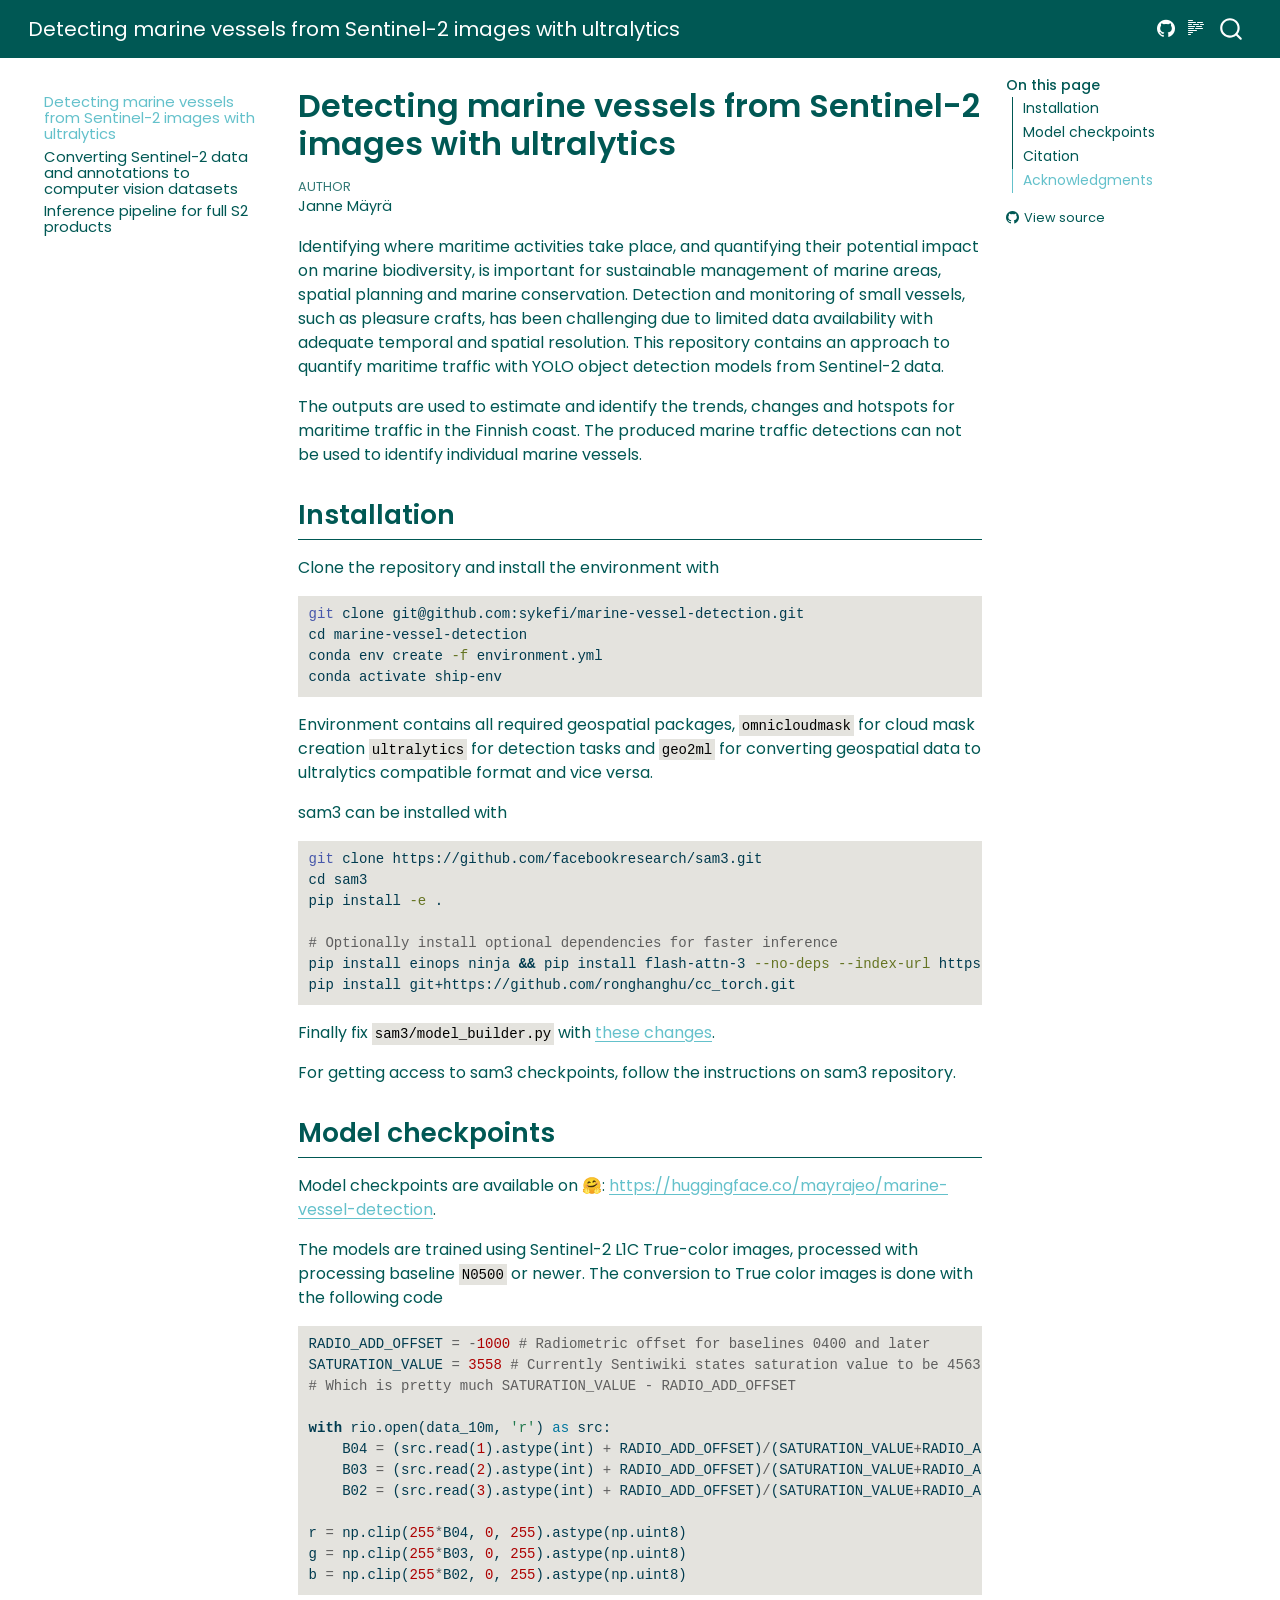
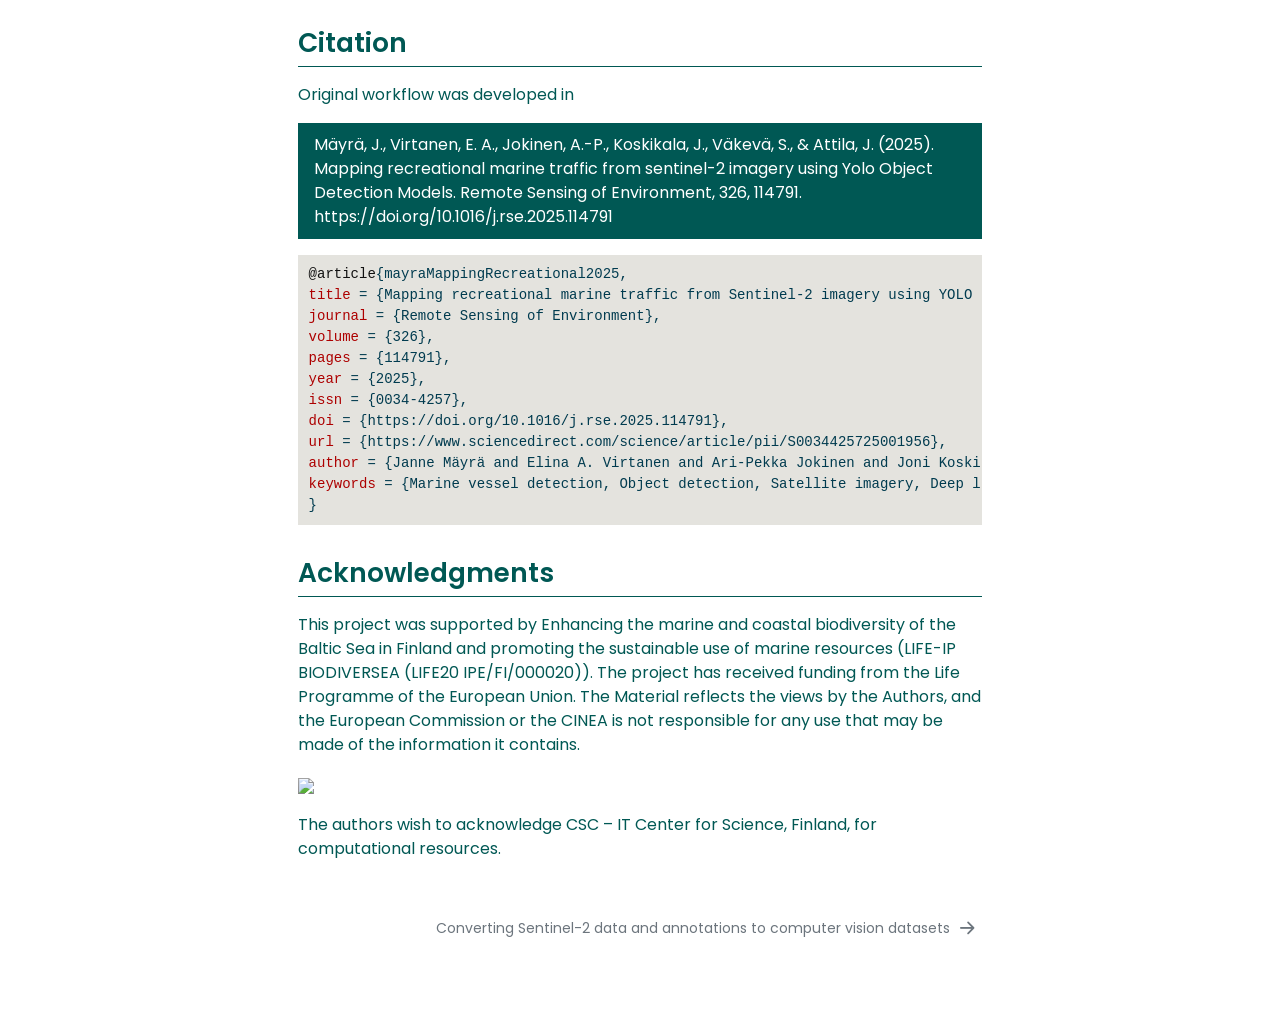
==== index.html @ 0e28b0a3 "Built site for gh-pages" ====
<!DOCTYPE html>
<html xmlns="http://www.w3.org/1999/xhtml" lang="en" xml:lang="en"><head>

<meta charset="utf-8">
<meta name="generator" content="quarto-1.9.38">

<meta name="viewport" content="width=device-width, initial-scale=1.0, user-scalable=yes">

<meta name="author" content="Janne Mäyrä">

<title>Detecting marine vessels from Sentinel-2 images with ultralytics</title>
<style>
/* Default styles provided by pandoc.
** See https://pandoc.org/MANUAL.html#variables-for-html for config info.
*/
code{white-space: pre-wrap;}
span.smallcaps{font-variant: small-caps;}
div.columns{display: flex; gap: min(4vw, 1.5em);}
div.column{flex: auto; overflow-x: auto;}
div.hanging-indent{margin-left: 1.5em; text-indent: -1.5em;}
ul.task-list{list-style: none;}
ul.task-list li input[type="checkbox"] {
  width: 0.8em;
  margin: 0 0.8em 0.2em -1em; /* quarto-specific, see https://github.com/quarto-dev/quarto-cli/issues/4556 */ 
  vertical-align: middle;
}
/* CSS for syntax highlighting */
html { -webkit-text-size-adjust: 100%; }
pre > code.sourceCode { white-space: pre; position: relative; }
pre > code.sourceCode > span { display: inline-block; line-height: 1.25; }
pre > code.sourceCode > span:empty { height: 1.2em; }
.sourceCode { overflow: visible; }
code.sourceCode > span { color: inherit; text-decoration: inherit; }
div.sourceCode { margin: 1em 0; }
pre.sourceCode { margin: 0; }
@media screen {
div.sourceCode { overflow: auto; }
}
@media print {
pre > code.sourceCode { white-space: pre-wrap; }
pre > code.sourceCode > span { text-indent: -5em; padding-left: 5em; }
}
pre.numberSource code
  { counter-reset: source-line 0; }
pre.numberSource code > span
  { position: relative; left: -4em; counter-increment: source-line; }
pre.numberSource code > span > a:first-child::before
  { content: counter(source-line);
    position: relative; left: -1em; text-align: right; vertical-align: baseline;
    border: none; display: inline-block;
    -webkit-touch-callout: none; -webkit-user-select: none;
    -khtml-user-select: none; -moz-user-select: none;
    -ms-user-select: none; user-select: none;
    padding: 0 4px; width: 4em;
  }
pre.numberSource { margin-left: 3em;  padding-left: 4px; }
div.sourceCode
  {   }
@media screen {
pre > code.sourceCode > span > a:first-child::before { text-decoration: underline; }
}
</style>


<script src="site_libs/quarto-nav/quarto-nav.js"></script>
<script src="site_libs/quarto-nav/headroom.min.js"></script>
<script src="site_libs/clipboard/clipboard.min.js"></script>
<script src="site_libs/quarto-search/autocomplete.umd.js"></script>
<script src="site_libs/quarto-search/fuse.min.js"></script>
<script src="site_libs/quarto-search/quarto-search.js"></script>
<meta name="quarto:offset" content="./">
<link href="./data.html" rel="next">
<script src="site_libs/quarto-html/quarto.js" type="module"></script>
<script src="site_libs/quarto-html/tabsets/tabsets.js" type="module"></script>
<script src="site_libs/quarto-html/popper.min.js"></script>
<script src="site_libs/quarto-html/tippy.umd.min.js"></script>
<script src="site_libs/quarto-html/anchor.min.js"></script>
<link href="site_libs/quarto-html/tippy.css" rel="stylesheet">
<link href="site_libs/quarto-html/quarto-syntax-highlighting-15634bcf2e68342d4ad2dfa704d543f6.css" rel="stylesheet" id="quarto-text-highlighting-styles">
<script src="site_libs/bootstrap/bootstrap.min.js"></script>
<link href="site_libs/bootstrap/bootstrap-icons.css" rel="stylesheet">
<link href="site_libs/bootstrap/bootstrap-11b58846ef8b5d988ba98cab17d725d1.min.css" rel="stylesheet" append-hash="true" id="quarto-bootstrap" data-mode="light">
<script id="quarto-search-options" type="application/json">{
  "location": "navbar",
  "copy-button": false,
  "collapse-after": 3,
  "panel-placement": "end",
  "type": "overlay",
  "limit": 50,
  "keyboard-shortcut": [
    "f",
    "/",
    "s"
  ],
  "show-item-context": false,
  "language": {
    "search-no-results-text": "No results",
    "search-matching-documents-text": "matching documents",
    "search-copy-link-title": "Copy link to search",
    "search-hide-matches-text": "Hide additional matches",
    "search-more-match-text": "more match in this document",
    "search-more-matches-text": "more matches in this document",
    "search-clear-button-title": "Clear",
    "search-text-placeholder": "",
    "search-detached-cancel-button-title": "Cancel",
    "search-submit-button-title": "Submit",
    "search-label": "Search"
  }
}</script>


<meta property="og:title" content="Detecting marine vessels from Sentinel-2 images with ultralytics">
<meta property="og:description" content="Detecting marine vessels from Sentinel-2 images with ultralytics">
<meta property="og:image" content="../images/biodiversea.png">
<meta property="og:site_name" content="Detecting marine vessels from Sentinel-2 images with ultralytics">
</head>

<body class="nav-sidebar floating nav-fixed quarto-light">

<div id="quarto-search-results"></div>
  <header id="quarto-header" class="headroom fixed-top">
    <nav class="navbar navbar-expand-lg " data-bs-theme="dark">
      <div class="navbar-container container-fluid">
      <div class="navbar-brand-container mx-auto">
    <a class="navbar-brand" href="./index.html">
    <span class="navbar-title">Detecting marine vessels from Sentinel-2 images with ultralytics</span>
    </a>
  </div>
            <div id="quarto-search" class="" title="Search"></div>
          <button class="navbar-toggler" type="button" data-bs-toggle="collapse" data-bs-target="#navbarCollapse" aria-controls="navbarCollapse" role="menu" aria-expanded="false" aria-label="Toggle navigation" onclick="if (window.quartoToggleHeadroom) { window.quartoToggleHeadroom(); }">
  <span class="navbar-toggler-icon"></span>
</button>
          <div class="collapse navbar-collapse" id="navbarCollapse">
            <ul class="navbar-nav navbar-nav-scroll ms-auto">
  <li class="nav-item compact">
    <a class="nav-link" href="https://github.com/sykefi/marine-vessel-detection"> <i class="bi bi-github" role="img">
</i> 
<span class="menu-text"></span></a>
  </li>  
</ul>
          </div> <!-- /navcollapse -->
            <div class="quarto-navbar-tools">
  <a href="" class="quarto-reader-toggle quarto-navigation-tool px-1" onclick="window.quartoToggleReader(); return false;" title="Toggle reader mode">
  <div class="quarto-reader-toggle-btn">
  <i class="bi"></i>
  </div>
</a>
</div>
      </div> <!-- /container-fluid -->
    </nav>
  <nav class="quarto-secondary-nav">
    <div class="container-fluid d-flex">
      <button type="button" class="quarto-btn-toggle btn" data-bs-toggle="collapse" role="button" data-bs-target=".quarto-sidebar-collapse-item" aria-controls="quarto-sidebar" aria-expanded="false" aria-label="Toggle sidebar navigation" onclick="if (window.quartoToggleHeadroom) { window.quartoToggleHeadroom(); }">
        <i class="bi bi-layout-text-sidebar-reverse"></i>
      </button>
        <nav class="quarto-page-breadcrumbs" aria-label="breadcrumb"><ol class="breadcrumb"><li class="breadcrumb-item"><a href="./index.html">Detecting marine vessels from Sentinel-2 images with ultralytics</a></li></ol></nav>
        <a class="flex-grow-1" role="navigation" data-bs-toggle="collapse" data-bs-target=".quarto-sidebar-collapse-item" aria-controls="quarto-sidebar" aria-expanded="false" aria-label="Toggle sidebar navigation" onclick="if (window.quartoToggleHeadroom) { window.quartoToggleHeadroom(); }">      
        </a>
    </div>
  </nav>
</header>
<!-- content -->
<div id="quarto-content" class="quarto-container page-columns page-rows-contents page-layout-full page-navbar">
<!-- sidebar -->
  <nav id="quarto-sidebar" class="sidebar collapse collapse-horizontal quarto-sidebar-collapse-item sidebar-navigation floating overflow-auto">
    <div class="sidebar-menu-container"> 
    <ul class="list-unstyled mt-1">
        <li class="sidebar-item">
  <div class="sidebar-item-container"> 
  <a href="./index.html" class="sidebar-item-text sidebar-link active">
 <span class="menu-text">Detecting marine vessels from Sentinel-2 images with ultralytics</span></a>
  </div>
</li>
        <li class="sidebar-item">
  <div class="sidebar-item-container"> 
  <a href="./data.html" class="sidebar-item-text sidebar-link">
 <span class="menu-text">Converting Sentinel-2 data and annotations to computer vision datasets</span></a>
  </div>
</li>
        <li class="sidebar-item">
  <div class="sidebar-item-container"> 
  <a href="./inference.html" class="sidebar-item-text sidebar-link">
 <span class="menu-text">Inference pipeline for full S2 products</span></a>
  </div>
</li>
    </ul>
    </div>
</nav>
<div id="quarto-sidebar-glass" class="quarto-sidebar-collapse-item" data-bs-toggle="collapse" data-bs-target=".quarto-sidebar-collapse-item"></div>
<!-- margin-sidebar -->
    <div id="quarto-margin-sidebar" class="sidebar margin-sidebar">
        <nav id="TOC" role="doc-toc" class="toc-active">
    <h2 id="toc-title">On this page</h2>
   
  <ul>
  <li><a href="#installation" id="toc-installation" class="nav-link active" data-scroll-target="#installation">Installation</a></li>
  <li><a href="#model-checkpoints" id="toc-model-checkpoints" class="nav-link" data-scroll-target="#model-checkpoints">Model checkpoints</a></li>
  <li><a href="#citation" id="toc-citation" class="nav-link" data-scroll-target="#citation">Citation</a></li>
  <li><a href="#acknowledgments" id="toc-acknowledgments" class="nav-link" data-scroll-target="#acknowledgments">Acknowledgments</a></li>
  </ul>
<div class="toc-actions"><ul><li><a href="https://github.com/sykefi/marine-vessel-detection/blob/main/nbs/index.ipynb" class="toc-action"><i class="bi bi-github"></i>View source</a></li></ul></div></nav>
    </div>
<!-- main -->
<main class="content column-body" id="quarto-document-content">

<header id="title-block-header" class="quarto-title-block default">
<div class="quarto-title">
<h1 class="title">Detecting marine vessels from Sentinel-2 images with ultralytics</h1>
</div>



<div class="quarto-title-meta column-body">

    <div>
    <div class="quarto-title-meta-heading">Author</div>
    <div class="quarto-title-meta-contents">
             <p>Janne Mäyrä </p>
          </div>
  </div>
    
  
    
  </div>
  


</header>


<p>Identifying where maritime activities take place, and quantifying their potential impact on marine biodiversity, is important for sustainable management of marine areas, spatial planning and marine conservation. Detection and monitoring of small vessels, such as pleasure crafts, has been challenging due to limited data availability with adequate temporal and spatial resolution. This repository contains an approach to quantify maritime traffic with YOLO object detection models from Sentinel-2 data.</p>
<p>The outputs are used to estimate and identify the trends, changes and hotspots for maritime traffic in the Finnish coast. The produced marine traffic detections can not be used to identify individual marine vessels.</p>
<section id="installation" class="level2">
<h2 class="anchored" data-anchor-id="installation">Installation</h2>
<p>Clone the repository and install the environment with</p>
<div class="code-copy-outer-scaffold"><div class="sourceCode" id="cb1"><pre class="sourceCode bash code-with-copy"><code class="sourceCode bash"><span id="cb1-1"><a href="#cb1-1" aria-hidden="true" tabindex="-1"></a><span class="fu">git</span> clone git@github.com:sykefi/marine-vessel-detection.git</span>
<span id="cb1-2"><a href="#cb1-2" aria-hidden="true" tabindex="-1"></a><span class="bu">cd</span> marine-vessel-detection</span>
<span id="cb1-3"><a href="#cb1-3" aria-hidden="true" tabindex="-1"></a><span class="ex">conda</span> env create <span class="at">-f</span> environment.yml</span>
<span id="cb1-4"><a href="#cb1-4" aria-hidden="true" tabindex="-1"></a><span class="ex">conda</span> activate ship-env</span></code></pre></div><button title="Copy to Clipboard" class="code-copy-button"><i class="bi"></i></button></div>
<p>Environment contains all required geospatial packages, <code>omnicloudmask</code> for cloud mask creation <code>ultralytics</code> for detection tasks and <code>geo2ml</code> for converting geospatial data to ultralytics compatible format and vice versa.</p>
<p>sam3 can be installed with</p>
<div class="code-copy-outer-scaffold"><div class="sourceCode" id="cb2"><pre class="sourceCode bash code-with-copy"><code class="sourceCode bash"><span id="cb2-1"><a href="#cb2-1" aria-hidden="true" tabindex="-1"></a><span class="fu">git</span> clone https://github.com/facebookresearch/sam3.git</span>
<span id="cb2-2"><a href="#cb2-2" aria-hidden="true" tabindex="-1"></a><span class="bu">cd</span> sam3</span>
<span id="cb2-3"><a href="#cb2-3" aria-hidden="true" tabindex="-1"></a><span class="ex">pip</span> install <span class="at">-e</span> .</span>
<span id="cb2-4"><a href="#cb2-4" aria-hidden="true" tabindex="-1"></a></span>
<span id="cb2-5"><a href="#cb2-5" aria-hidden="true" tabindex="-1"></a><span class="co"># Optionally install optional dependencies for faster inference</span></span>
<span id="cb2-6"><a href="#cb2-6" aria-hidden="true" tabindex="-1"></a><span class="ex">pip</span> install einops ninja <span class="kw">&amp;&amp;</span> <span class="ex">pip</span> install flash-attn-3 <span class="at">--no-deps</span> <span class="at">--index-url</span> https://download.pytorch.org/whl/cu128</span>
<span id="cb2-7"><a href="#cb2-7" aria-hidden="true" tabindex="-1"></a><span class="ex">pip</span> install git+https://github.com/ronghanghu/cc_torch.git</span></code></pre></div><button title="Copy to Clipboard" class="code-copy-button"><i class="bi"></i></button></div>
<p>Finally fix <code>sam3/model_builder.py</code> with <a href="https://github.com/facebookresearch/sam3/pull/537/changes">these changes</a>.</p>
<p>For getting access to sam3 checkpoints, follow the instructions on sam3 repository.</p>
</section>
<section id="model-checkpoints" class="level2">
<h2 class="anchored" data-anchor-id="model-checkpoints">Model checkpoints</h2>
<p>Model checkpoints are available on 🤗: <a href="https://huggingface.co/mayrajeo/marine-vessel-detection">https://huggingface.co/mayrajeo/marine-vessel-detection</a>.</p>
<p>The models are trained using Sentinel-2 L1C True-color images, processed with processing baseline <code>N0500</code> or newer. The conversion to True color images is done with the following code</p>
<div class="code-copy-outer-scaffold"><div class="sourceCode" id="cb3"><pre class="sourceCode python code-with-copy"><code class="sourceCode python"><span id="cb3-1"><a href="#cb3-1" aria-hidden="true" tabindex="-1"></a>RADIO_ADD_OFFSET <span class="op">=</span> <span class="op">-</span><span class="dv">1000</span> <span class="co"># Radiometric offset for baselines 0400 and later</span></span>
<span id="cb3-2"><a href="#cb3-2" aria-hidden="true" tabindex="-1"></a>SATURATION_VALUE <span class="op">=</span> <span class="dv">3558</span> <span class="co"># Currently Sentiwiki states saturation value to be 4563 for L1C-TCI</span></span>
<span id="cb3-3"><a href="#cb3-3" aria-hidden="true" tabindex="-1"></a><span class="co"># Which is pretty much SATURATION_VALUE - RADIO_ADD_OFFSET</span></span>
<span id="cb3-4"><a href="#cb3-4" aria-hidden="true" tabindex="-1"></a></span>
<span id="cb3-5"><a href="#cb3-5" aria-hidden="true" tabindex="-1"></a><span class="cf">with</span> rio.<span class="bu">open</span>(data_10m, <span class="st">'r'</span>) <span class="im">as</span> src:</span>
<span id="cb3-6"><a href="#cb3-6" aria-hidden="true" tabindex="-1"></a>    B04 <span class="op">=</span> (src.read(<span class="dv">1</span>).astype(<span class="bu">int</span>) <span class="op">+</span> RADIO_ADD_OFFSET)<span class="op">/</span>(SATURATION_VALUE<span class="op">+</span>RADIO_ADD_OFFSET)</span>
<span id="cb3-7"><a href="#cb3-7" aria-hidden="true" tabindex="-1"></a>    B03 <span class="op">=</span> (src.read(<span class="dv">2</span>).astype(<span class="bu">int</span>) <span class="op">+</span> RADIO_ADD_OFFSET)<span class="op">/</span>(SATURATION_VALUE<span class="op">+</span>RADIO_ADD_OFFSET)</span>
<span id="cb3-8"><a href="#cb3-8" aria-hidden="true" tabindex="-1"></a>    B02 <span class="op">=</span> (src.read(<span class="dv">3</span>).astype(<span class="bu">int</span>) <span class="op">+</span> RADIO_ADD_OFFSET)<span class="op">/</span>(SATURATION_VALUE<span class="op">+</span>RADIO_ADD_OFFSET)</span>
<span id="cb3-9"><a href="#cb3-9" aria-hidden="true" tabindex="-1"></a></span>
<span id="cb3-10"><a href="#cb3-10" aria-hidden="true" tabindex="-1"></a>r <span class="op">=</span> np.clip(<span class="dv">255</span><span class="op">*</span>B04, <span class="dv">0</span>, <span class="dv">255</span>).astype(np.uint8)</span>
<span id="cb3-11"><a href="#cb3-11" aria-hidden="true" tabindex="-1"></a>g <span class="op">=</span> np.clip(<span class="dv">255</span><span class="op">*</span>B03, <span class="dv">0</span>, <span class="dv">255</span>).astype(np.uint8)</span>
<span id="cb3-12"><a href="#cb3-12" aria-hidden="true" tabindex="-1"></a>b <span class="op">=</span> np.clip(<span class="dv">255</span><span class="op">*</span>B02, <span class="dv">0</span>, <span class="dv">255</span>).astype(np.uint8)</span></code></pre></div><button title="Copy to Clipboard" class="code-copy-button"><i class="bi"></i></button></div>
</section>
<section id="citation" class="level2">
<h2 class="anchored" data-anchor-id="citation">Citation</h2>
<p>Original workflow was developed in</p>
<blockquote class="blockquote">
<p>Mäyrä, J., Virtanen, E. A., Jokinen, A.-P., Koskikala, J., Väkevä, S., &amp; Attila, J. (2025). Mapping recreational marine traffic from sentinel-2 imagery using Yolo Object Detection Models. Remote Sensing of Environment, 326, 114791. https://doi.org/10.1016/j.rse.2025.114791</p>
</blockquote>
<div class="code-copy-outer-scaffold"><div class="sourceCode" id="cb4"><pre class="sourceCode bibtex code-with-copy"><code class="sourceCode bibtex"><span id="cb4-1"><a href="#cb4-1" aria-hidden="true" tabindex="-1"></a><span class="va">@article</span>{<span class="ot">mayraMappingRecreational2025</span>,</span>
<span id="cb4-2"><a href="#cb4-2" aria-hidden="true" tabindex="-1"></a><span class="dt">title</span> = {Mapping recreational marine traffic from Sentinel-2 imagery using YOLO object detection models},</span>
<span id="cb4-3"><a href="#cb4-3" aria-hidden="true" tabindex="-1"></a><span class="dt">journal</span> = {Remote Sensing of Environment},</span>
<span id="cb4-4"><a href="#cb4-4" aria-hidden="true" tabindex="-1"></a><span class="dt">volume</span> = {326},</span>
<span id="cb4-5"><a href="#cb4-5" aria-hidden="true" tabindex="-1"></a><span class="dt">pages</span> = {114791},</span>
<span id="cb4-6"><a href="#cb4-6" aria-hidden="true" tabindex="-1"></a><span class="dt">year</span> = {2025},</span>
<span id="cb4-7"><a href="#cb4-7" aria-hidden="true" tabindex="-1"></a><span class="dt">issn</span> = {0034-4257},</span>
<span id="cb4-8"><a href="#cb4-8" aria-hidden="true" tabindex="-1"></a><span class="dt">doi</span> = {https://doi.org/10.1016/j.rse.2025.114791},</span>
<span id="cb4-9"><a href="#cb4-9" aria-hidden="true" tabindex="-1"></a><span class="dt">url</span> = {https://www.sciencedirect.com/science/article/pii/S0034425725001956},</span>
<span id="cb4-10"><a href="#cb4-10" aria-hidden="true" tabindex="-1"></a><span class="dt">author</span> = {Janne Mäyrä and Elina A. Virtanen and Ari-Pekka Jokinen and Joni Koskikala and Sakari Väkevä and Jenni Attila},</span>
<span id="cb4-11"><a href="#cb4-11" aria-hidden="true" tabindex="-1"></a><span class="dt">keywords</span> = {Marine vessel detection, Object detection, Satellite imagery, Deep learning, Human pressures},</span>
<span id="cb4-12"><a href="#cb4-12" aria-hidden="true" tabindex="-1"></a>}</span></code></pre></div><button title="Copy to Clipboard" class="code-copy-button"><i class="bi"></i></button></div>
</section>
<section id="acknowledgments" class="level2">
<h2 class="anchored" data-anchor-id="acknowledgments">Acknowledgments</h2>
<p>This project was supported by Enhancing the marine and coastal biodiversity of the Baltic Sea in Finland and promoting the sustainable use of marine resources (LIFE-IP BIODIVERSEA (LIFE20 IPE/FI/000020)). The project has received funding from the Life Programme of the European Union. The Material reflects the views by the Authors, and the European Commission or the CINEA is not responsible for any use that may be made of the information it contains.</p>
<p><img src="../images/biodiversea.png" class="img-fluid"></p>
<p>The authors wish to acknowledge CSC – IT Center for Science, Finland, for computational resources.</p>


</section>

</main> <!-- /main -->
<script id="quarto-html-after-body" type="application/javascript">
  window.document.addEventListener("DOMContentLoaded", function (event) {
    const icon = "";
    const anchorJS = new window.AnchorJS();
    anchorJS.options = {
      placement: 'right',
      icon: icon
    };
    anchorJS.add('.anchored');
    const isCodeAnnotation = (el) => {
      for (const clz of el.classList) {
        if (clz.startsWith('code-annotation-')) {                     
          return true;
        }
      }
      return false;
    }
    const onCopySuccess = function(e) {
      // button target
      const button = e.trigger;
      // don't keep focus
      button.blur();
      // flash "checked"
      button.classList.add('code-copy-button-checked');
      var currentTitle = button.getAttribute("title");
      button.setAttribute("title", "Copied!");
      let tooltip;
      if (window.bootstrap) {
        button.setAttribute("data-bs-toggle", "tooltip");
        button.setAttribute("data-bs-placement", "left");
        button.setAttribute("data-bs-title", "Copied!");
        tooltip = new bootstrap.Tooltip(button, 
          { trigger: "manual", 
            customClass: "code-copy-button-tooltip",
            offset: [0, -8]});
        tooltip.show();    
      }
      setTimeout(function() {
        if (tooltip) {
          tooltip.hide();
          button.removeAttribute("data-bs-title");
          button.removeAttribute("data-bs-toggle");
          button.removeAttribute("data-bs-placement");
        }
        button.setAttribute("title", currentTitle);
        button.classList.remove('code-copy-button-checked');
      }, 1000);
      // clear code selection
      e.clearSelection();
    }
    const getTextToCopy = function(trigger) {
      const outerScaffold = trigger.parentElement.cloneNode(true);
      const codeEl = outerScaffold.querySelector('code');
      for (const childEl of codeEl.children) {
        if (isCodeAnnotation(childEl)) {
          childEl.remove();
        }
      }
      return codeEl.innerText;
    }
    const clipboard = new window.ClipboardJS('.code-copy-button:not([data-in-quarto-modal])', {
      text: getTextToCopy
    });
    clipboard.on('success', onCopySuccess);
    if (window.document.getElementById('quarto-embedded-source-code-modal')) {
      const clipboardModal = new window.ClipboardJS('.code-copy-button[data-in-quarto-modal]', {
        text: getTextToCopy,
        container: window.document.getElementById('quarto-embedded-source-code-modal')
      });
      clipboardModal.on('success', onCopySuccess);
    }
      var localhostRegex = new RegExp(/^(?:http|https):\/\/localhost\:?[0-9]*\//);
      var mailtoRegex = new RegExp(/^mailto:/);
        var filterRegex = new RegExp('/' + window.location.host + '/');
      var isInternal = (href) => {
          return filterRegex.test(href) || localhostRegex.test(href) || mailtoRegex.test(href);
      }
      // Inspect non-navigation links and adorn them if external
     var links = window.document.querySelectorAll('a[href]:not(.nav-link):not(.navbar-brand):not(.toc-action):not(.sidebar-link):not(.sidebar-item-toggle):not(.pagination-link):not(.no-external):not([aria-hidden]):not(.dropdown-item):not(.quarto-navigation-tool):not(.about-link)');
      for (var i=0; i<links.length; i++) {
        const link = links[i];
        if (!isInternal(link.href)) {
          // undo the damage that might have been done by quarto-nav.js in the case of
          // links that we want to consider external
          if (link.dataset.originalHref !== undefined) {
            link.href = link.dataset.originalHref;
          }
        }
      }
    function tippyHover(el, contentFn, onTriggerFn, onUntriggerFn) {
      const config = {
        allowHTML: true,
        maxWidth: 500,
        delay: 100,
        arrow: false,
        appendTo: function(el) {
            return el.parentElement;
        },
        interactive: true,
        interactiveBorder: 10,
        theme: 'quarto',
        placement: 'bottom-start',
      };
      if (contentFn) {
        config.content = contentFn;
      }
      if (onTriggerFn) {
        config.onTrigger = onTriggerFn;
      }
      if (onUntriggerFn) {
        config.onUntrigger = onUntriggerFn;
      }
      window.tippy(el, config); 
    }
    const noterefs = window.document.querySelectorAll('a[role="doc-noteref"]');
    for (var i=0; i<noterefs.length; i++) {
      const ref = noterefs[i];
      tippyHover(ref, function() {
        // use id or data attribute instead here
        let href = ref.getAttribute('data-footnote-href') || ref.getAttribute('href');
        try { href = new URL(href).hash; } catch {}
        const id = href.replace(/^#\/?/, "");
        const note = window.document.getElementById(id);
        if (note) {
          return note.innerHTML;
        } else {
          return "";
        }
      });
    }
    const xrefs = window.document.querySelectorAll('a.quarto-xref');
    const processXRef = (id, note) => {
      // Strip column container classes
      const stripColumnClz = (el) => {
        el.classList.remove("page-full", "page-columns");
        if (el.children) {
          for (const child of el.children) {
            stripColumnClz(child);
          }
        }
      }
      stripColumnClz(note)
      if (id === null || id.startsWith('sec-')) {
        // Special case sections, only their first couple elements
        const container = document.createElement("div");
        if (note.children && note.children.length > 2) {
          container.appendChild(note.children[0].cloneNode(true));
          for (let i = 1; i < note.children.length; i++) {
            const child = note.children[i];
            if (child.tagName === "P" && child.innerText === "") {
              continue;
            } else {
              container.appendChild(child.cloneNode(true));
              break;
            }
          }
          if (window.Quarto?.typesetMath) {
            window.Quarto.typesetMath(container);
          }
          return container.innerHTML
        } else {
          if (window.Quarto?.typesetMath) {
            window.Quarto.typesetMath(note);
          }
          return note.innerHTML;
        }
      } else {
        // Remove any anchor links if they are present
        const anchorLink = note.querySelector('a.anchorjs-link');
        if (anchorLink) {
          anchorLink.remove();
        }
        if (window.Quarto?.typesetMath) {
          window.Quarto.typesetMath(note);
        }
        if (note.classList.contains("callout")) {
          return note.outerHTML;
        } else {
          return note.innerHTML;
        }
      }
    }
    for (var i=0; i<xrefs.length; i++) {
      const xref = xrefs[i];
      tippyHover(xref, undefined, function(instance) {
        instance.disable();
        let url = xref.getAttribute('href');
        let hash = undefined; 
        if (url.startsWith('#')) {
          hash = url;
        } else {
          try { hash = new URL(url).hash; } catch {}
        }
        if (hash) {
          const id = hash.replace(/^#\/?/, "");
          const note = window.document.getElementById(id);
          if (note !== null) {
            try {
              const html = processXRef(id, note.cloneNode(true));
              instance.setContent(html);
            } finally {
              instance.enable();
              instance.show();
            }
          } else {
            // See if we can fetch this
            fetch(url.split('#')[0])
            .then(res => res.text())
            .then(html => {
              const parser = new DOMParser();
              const htmlDoc = parser.parseFromString(html, "text/html");
              const note = htmlDoc.getElementById(id);
              if (note !== null) {
                const html = processXRef(id, note);
                instance.setContent(html);
              } 
            }).finally(() => {
              instance.enable();
              instance.show();
            });
          }
        } else {
          // See if we can fetch a full url (with no hash to target)
          // This is a special case and we should probably do some content thinning / targeting
          fetch(url)
          .then(res => res.text())
          .then(html => {
            const parser = new DOMParser();
            const htmlDoc = parser.parseFromString(html, "text/html");
            const note = htmlDoc.querySelector('main.content');
            if (note !== null) {
              // This should only happen for chapter cross references
              // (since there is no id in the URL)
              // remove the first header
              if (note.children.length > 0 && note.children[0].tagName === "HEADER") {
                note.children[0].remove();
              }
              const html = processXRef(null, note);
              instance.setContent(html);
            } 
          }).finally(() => {
            instance.enable();
            instance.show();
          });
        }
      }, function(instance) {
      });
    }
        let selectedAnnoteEl;
        const selectorForAnnotation = ( cell, annotation) => {
          let cellAttr = 'data-code-cell="' + cell + '"';
          let lineAttr = 'data-code-annotation="' +  annotation + '"';
          const selector = 'span[' + cellAttr + '][' + lineAttr + ']';
          return selector;
        }
        const selectCodeLines = (annoteEl) => {
          const doc = window.document;
          const targetCell = annoteEl.getAttribute("data-target-cell");
          const targetAnnotation = annoteEl.getAttribute("data-target-annotation");
          const annoteSpan = window.document.querySelector(selectorForAnnotation(targetCell, targetAnnotation));
          const lines = annoteSpan.getAttribute("data-code-lines").split(",");
          const lineIds = lines.map((line) => {
            return targetCell + "-" + line;
          })
          let top = null;
          let height = null;
          let parent = null;
          if (lineIds.length > 0) {
              //compute the position of the single el (top and bottom and make a div)
              const el = window.document.getElementById(lineIds[0]);
              top = el.offsetTop;
              height = el.offsetHeight;
              parent = el.parentElement.parentElement;
            if (lineIds.length > 1) {
              const lastEl = window.document.getElementById(lineIds[lineIds.length - 1]);
              const bottom = lastEl.offsetTop + lastEl.offsetHeight;
              height = bottom - top;
            }
            if (top !== null && height !== null && parent !== null) {
              // cook up a div (if necessary) and position it 
              let div = window.document.getElementById("code-annotation-line-highlight");
              if (div === null) {
                div = window.document.createElement("div");
                div.setAttribute("id", "code-annotation-line-highlight");
                div.style.position = 'absolute';
                parent.appendChild(div);
              }
              div.style.top = top - 2 + "px";
              div.style.height = height + 4 + "px";
              div.style.left = 0;
              let gutterDiv = window.document.getElementById("code-annotation-line-highlight-gutter");
              if (gutterDiv === null) {
                gutterDiv = window.document.createElement("div");
                gutterDiv.setAttribute("id", "code-annotation-line-highlight-gutter");
                gutterDiv.style.position = 'absolute';
                const codeCell = window.document.getElementById(targetCell);
                const gutter = codeCell.querySelector('.code-annotation-gutter');
                gutter.appendChild(gutterDiv);
              }
              gutterDiv.style.top = top - 2 + "px";
              gutterDiv.style.height = height + 4 + "px";
            }
            selectedAnnoteEl = annoteEl;
          }
        };
        const unselectCodeLines = () => {
          const elementsIds = ["code-annotation-line-highlight", "code-annotation-line-highlight-gutter"];
          elementsIds.forEach((elId) => {
            const div = window.document.getElementById(elId);
            if (div) {
              div.remove();
            }
          });
          selectedAnnoteEl = undefined;
        };
          // Handle positioning of the toggle
      window.addEventListener(
        "resize",
        throttle(() => {
          elRect = undefined;
          if (selectedAnnoteEl) {
            selectCodeLines(selectedAnnoteEl);
          }
        }, 10)
      );
      function throttle(fn, ms) {
      let throttle = false;
      let timer;
        return (...args) => {
          if(!throttle) { // first call gets through
              fn.apply(this, args);
              throttle = true;
          } else { // all the others get throttled
              if(timer) clearTimeout(timer); // cancel #2
              timer = setTimeout(() => {
                fn.apply(this, args);
                timer = throttle = false;
              }, ms);
          }
        };
      }
        // Attach click handler to the DT
        const annoteDls = window.document.querySelectorAll('dt[data-target-cell]');
        for (const annoteDlNode of annoteDls) {
          annoteDlNode.addEventListener('click', (event) => {
            const clickedEl = event.target;
            if (clickedEl !== selectedAnnoteEl) {
              unselectCodeLines();
              const activeEl = window.document.querySelector('dt[data-target-cell].code-annotation-active');
              if (activeEl) {
                activeEl.classList.remove('code-annotation-active');
              }
              selectCodeLines(clickedEl);
              clickedEl.classList.add('code-annotation-active');
            } else {
              // Unselect the line
              unselectCodeLines();
              clickedEl.classList.remove('code-annotation-active');
            }
          });
        }
    const findCites = (el) => {
      const parentEl = el.parentElement;
      if (parentEl) {
        const cites = parentEl.dataset.cites;
        if (cites) {
          return {
            el,
            cites: cites.split(' ')
          };
        } else {
          return findCites(el.parentElement)
        }
      } else {
        return undefined;
      }
    };
    var bibliorefs = window.document.querySelectorAll('a[role="doc-biblioref"]');
    for (var i=0; i<bibliorefs.length; i++) {
      const ref = bibliorefs[i];
      const citeInfo = findCites(ref);
      if (citeInfo) {
        tippyHover(citeInfo.el, function() {
          var popup = window.document.createElement('div');
          citeInfo.cites.forEach(function(cite) {
            var citeDiv = window.document.createElement('div');
            citeDiv.classList.add('hanging-indent');
            citeDiv.classList.add('csl-entry');
            var biblioDiv = window.document.getElementById('ref-' + cite);
            if (biblioDiv) {
              citeDiv.innerHTML = biblioDiv.innerHTML;
            }
            popup.appendChild(citeDiv);
          });
          return popup.innerHTML;
        });
      }
    }
  });
  </script>
<nav class="page-navigation column-body">
  <div class="nav-page nav-page-previous">
  </div>
  <div class="nav-page nav-page-next">
      <a href="./data.html" class="pagination-link" aria-label="Converting Sentinel-2 data and annotations to computer vision datasets">
        <span class="nav-page-text">Converting Sentinel-2 data and annotations to computer vision datasets</span> <i class="bi bi-arrow-right-short"></i>
      </a>
  </div>
</nav>
</div> <!-- /content -->




<footer class="footer"><div class="nav-footer"><div class="nav-footer-center"><div class="toc-actions d-sm-block d-md-none"><ul><li><a href="https://github.com/sykefi/marine-vessel-detection/blob/main/nbs/index.ipynb" class="toc-action"><i class="bi bi-github"></i>View source</a></li></ul></div></div></div></footer></body></html>
---- site_libs/quarto-html/tippy.css ----
.tippy-box[data-animation=fade][data-state=hidden]{opacity:0}[data-tippy-root]{max-width:calc(100vw - 10px)}.tippy-box{position:relative;background-color:#333;color:#fff;border-radius:4px;font-size:14px;line-height:1.4;white-space:normal;outline:0;transition-property:transform,visibility,opacity}.tippy-box[data-placement^=top]>.tippy-arrow{bottom:0}.tippy-box[data-placement^=top]>.tippy-arrow:before{bottom:-7px;left:0;border-width:8px 8px 0;border-top-color:initial;transform-origin:center top}.tippy-box[data-placement^=bottom]>.tippy-arrow{top:0}.tippy-box[data-placement^=bottom]>.tippy-arrow:before{top:-7px;left:0;border-width:0 8px 8px;border-bottom-color:initial;transform-origin:center bottom}.tippy-box[data-placement^=left]>.tippy-arrow{right:0}.tippy-box[data-placement^=left]>.tippy-arrow:before{border-width:8px 0 8px 8px;border-left-color:initial;right:-7px;transform-origin:center left}.tippy-box[data-placement^=right]>.tippy-arrow{left:0}.tippy-box[data-placement^=right]>.tippy-arrow:before{left:-7px;border-width:8px 8px 8px 0;border-right-color:initial;transform-origin:center right}.tippy-box[data-inertia][data-state=visible]{transition-timing-function:cubic-bezier(.54,1.5,.38,1.11)}.tippy-arrow{width:16px;height:16px;color:#333}.tippy-arrow:before{content:"";position:absolute;border-color:transparent;border-style:solid}.tippy-content{position:relative;padding:5px 9px;z-index:1}
---- site_libs/quarto-html/quarto-syntax-highlighting-15634bcf2e68342d4ad2dfa704d543f6.css ----
/* quarto syntax highlight colors */
:root {
  --quarto-hl-ot-color: #003B4F;
  --quarto-hl-at-color: #657422;
  --quarto-hl-ss-color: #20794D;
  --quarto-hl-an-color: #5E5E5E;
  --quarto-hl-fu-color: #4758AB;
  --quarto-hl-st-color: #20794D;
  --quarto-hl-cf-color: #003B4F;
  --quarto-hl-op-color: #5E5E5E;
  --quarto-hl-er-color: #AD0000;
  --quarto-hl-bn-color: #AD0000;
  --quarto-hl-al-color: #AD0000;
  --quarto-hl-va-color: #111111;
  --quarto-hl-bu-color: inherit;
  --quarto-hl-ex-color: inherit;
  --quarto-hl-pp-color: #AD0000;
  --quarto-hl-in-color: #5E5E5E;
  --quarto-hl-vs-color: #20794D;
  --quarto-hl-wa-color: #5E5E5E;
  --quarto-hl-do-color: #5E5E5E;
  --quarto-hl-im-color: #00769E;
  --quarto-hl-ch-color: #20794D;
  --quarto-hl-dt-color: #AD0000;
  --quarto-hl-fl-color: #AD0000;
  --quarto-hl-co-color: #5E5E5E;
  --quarto-hl-cv-color: #5E5E5E;
  --quarto-hl-cn-color: #8f5902;
  --quarto-hl-sc-color: #5E5E5E;
  --quarto-hl-dv-color: #AD0000;
  --quarto-hl-kw-color: #003B4F;
}

/* other quarto variables */
:root {
  --quarto-font-monospace: SFMono-Regular, Menlo, Monaco, Consolas, "Liberation Mono", "Courier New", monospace;
}

/* syntax highlight based on Pandoc's rules */
pre > code.sourceCode > span {
  color: #003B4F;
}

code.sourceCode > span {
  color: #003B4F;
}

div.sourceCode,
div.sourceCode pre.sourceCode {
  color: #003B4F;
}

/* Normal */
code span {
  color: #003B4F;
}

/* Alert */
code span.al {
  color: #AD0000;
  font-style: inherit;
}

/* Annotation */
code span.an {
  color: #5E5E5E;
  font-style: inherit;
}

/* Attribute */
code span.at {
  color: #657422;
  font-style: inherit;
}

/* BaseN */
code span.bn {
  color: #AD0000;
  font-style: inherit;
}

/* BuiltIn */
code span.bu {
  font-style: inherit;
}

/* ControlFlow */
code span.cf {
  color: #003B4F;
  font-weight: bold;
  font-style: inherit;
}

/* Char */
code span.ch {
  color: #20794D;
  font-style: inherit;
}

/* Constant */
code span.cn {
  color: #8f5902;
  font-style: inherit;
}

/* Comment */
code span.co {
  color: #5E5E5E;
  font-style: inherit;
}

/* CommentVar */
code span.cv {
  color: #5E5E5E;
  font-style: italic;
}

/* Documentation */
code span.do {
  color: #5E5E5E;
  font-style: italic;
}

/* DataType */
code span.dt {
  color: #AD0000;
  font-style: inherit;
}

/* DecVal */
code span.dv {
  color: #AD0000;
  font-style: inherit;
}

/* Error */
code span.er {
  color: #AD0000;
  font-style: inherit;
}

/* Extension */
code span.ex {
  font-style: inherit;
}

/* Float */
code span.fl {
  color: #AD0000;
  font-style: inherit;
}

/* Function */
code span.fu {
  color: #4758AB;
  font-style: inherit;
}

/* Import */
code span.im {
  color: #00769E;
  font-style: inherit;
}

/* Information */
code span.in {
  color: #5E5E5E;
  font-style: inherit;
}

/* Keyword */
code span.kw {
  color: #003B4F;
  font-weight: bold;
  font-style: inherit;
}

/* Operator */
code span.op {
  color: #5E5E5E;
  font-style: inherit;
}

/* Other */
code span.ot {
  color: #003B4F;
  font-style: inherit;
}

/* Preprocessor */
code span.pp {
  color: #AD0000;
  font-style: inherit;
}

/* SpecialChar */
code span.sc {
  color: #5E5E5E;
  font-style: inherit;
}

/* SpecialString */
code span.ss {
  color: #20794D;
  font-style: inherit;
}

/* String */
code span.st {
  color: #20794D;
  font-style: inherit;
}

/* Variable */
code span.va {
  color: #111111;
  font-style: inherit;
}

/* VerbatimString */
code span.vs {
  color: #20794D;
  font-style: inherit;
}

/* Warning */
code span.wa {
  color: #5E5E5E;
  font-style: italic;
}

.prevent-inlining {
  content: "</";
}

/*# sourceMappingURL=f23921c56f73e400b49028c9186a1aa0.css.map */
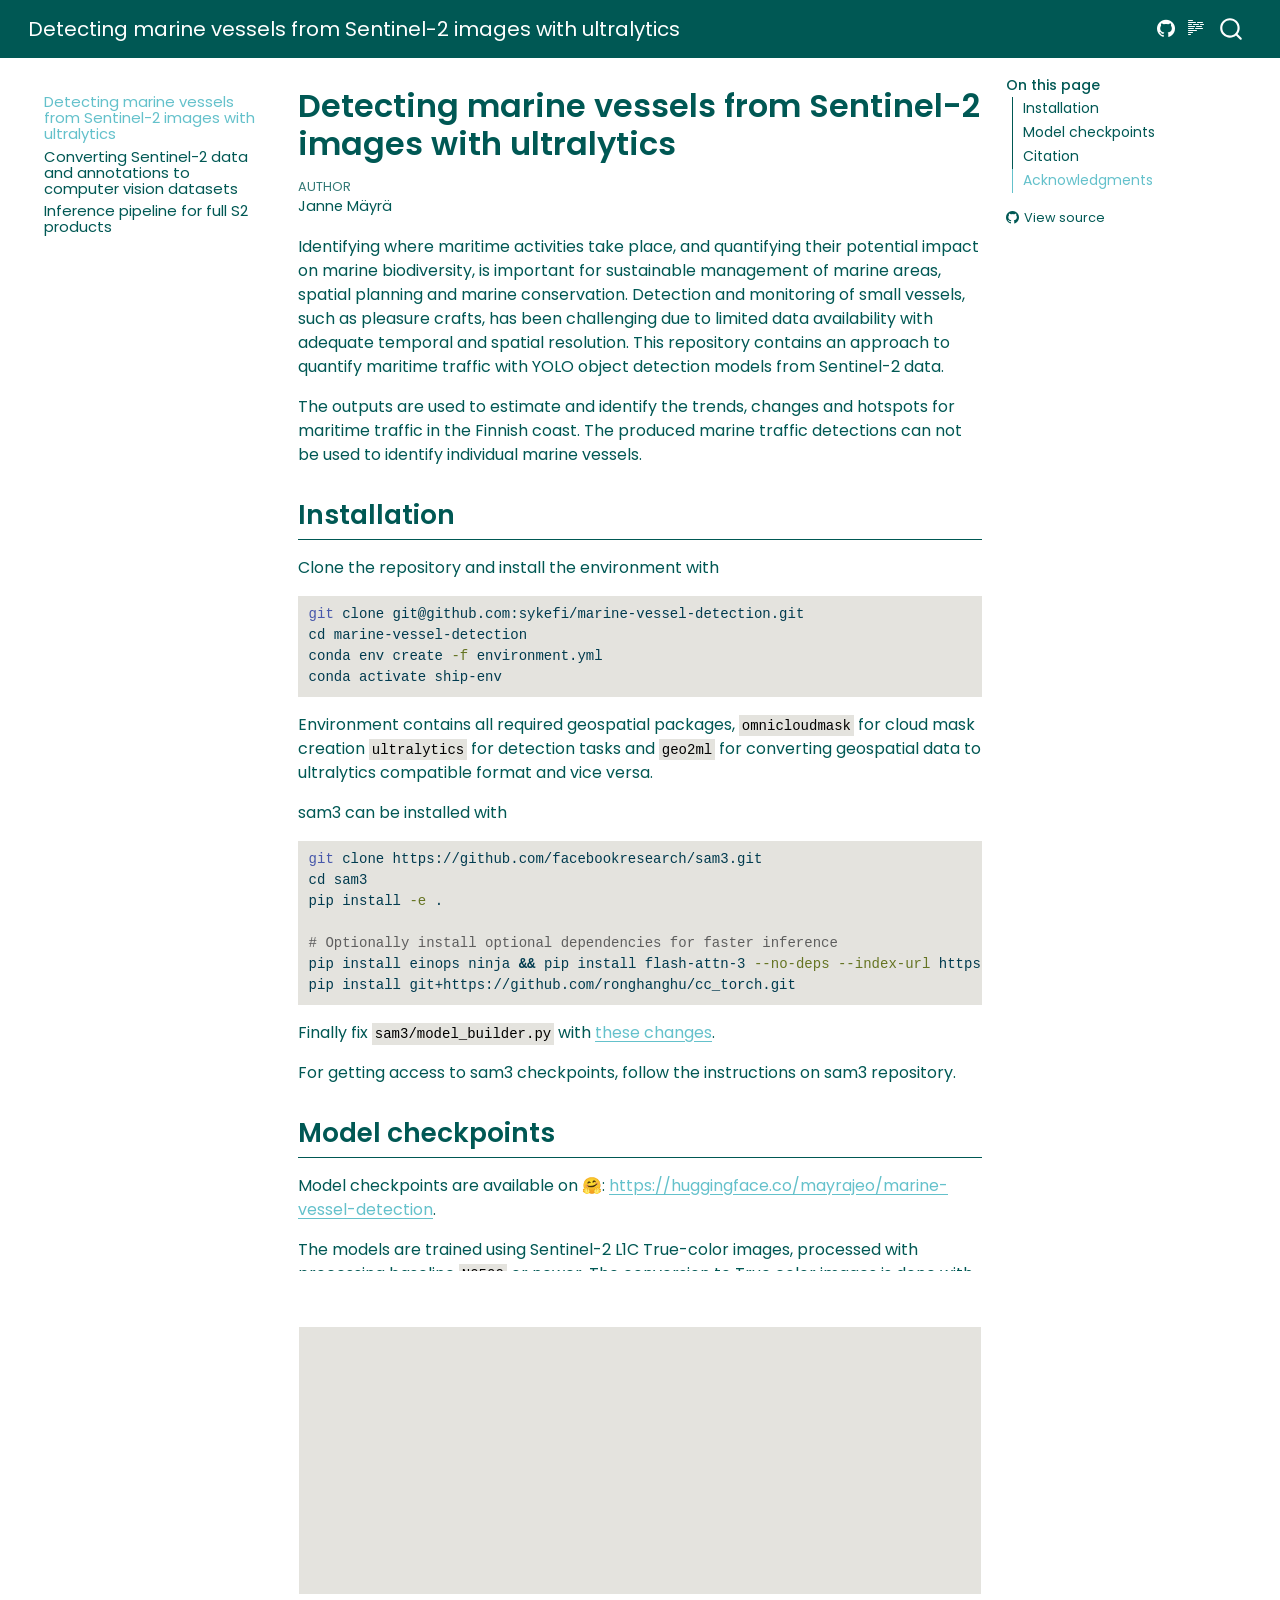
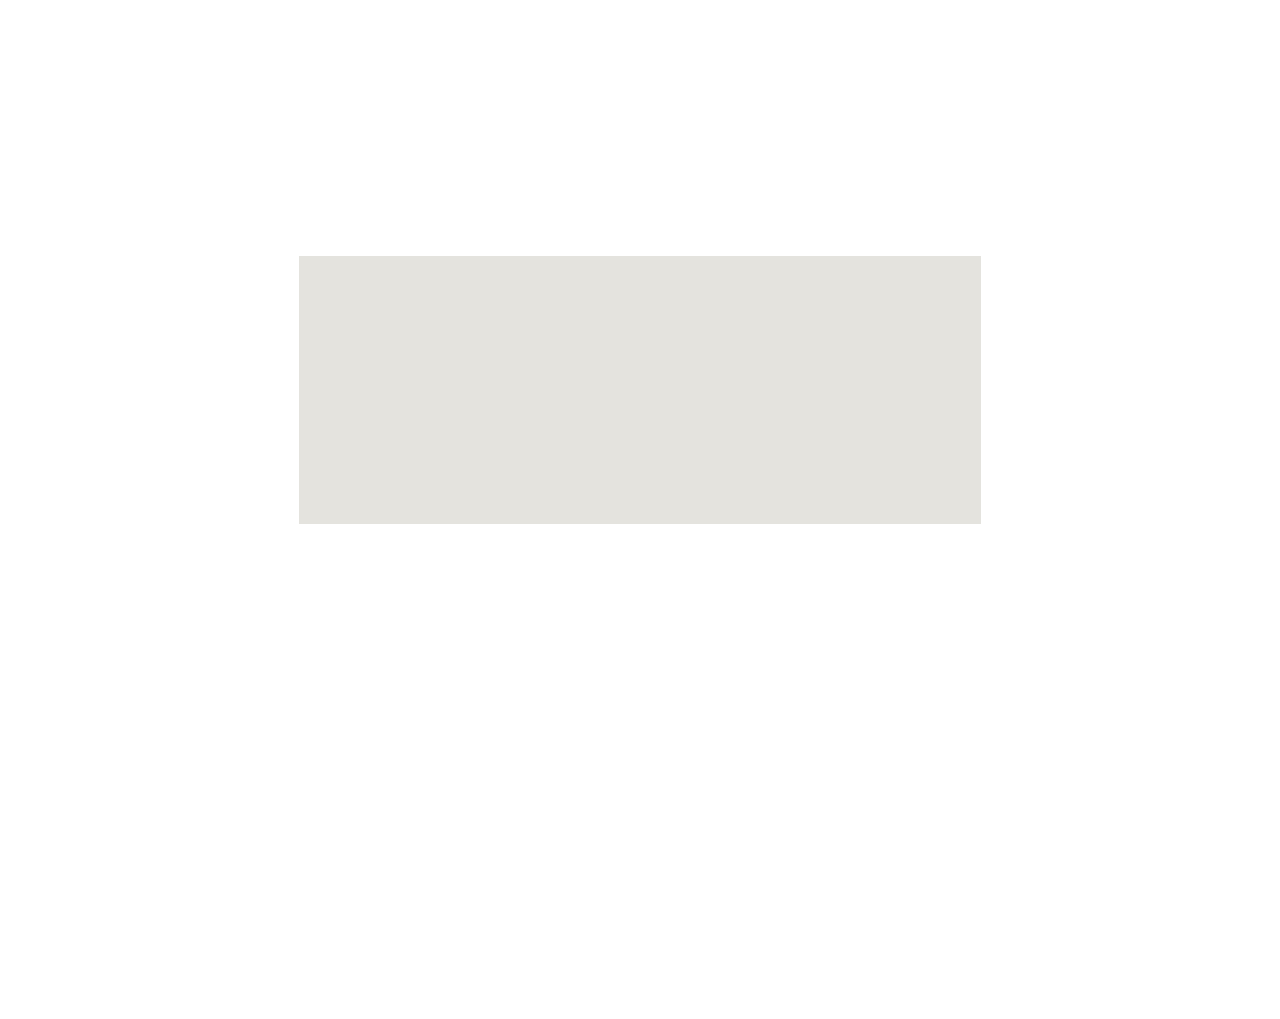
==== commit 6fd67345: "Built site for gh-pages" ====
--- a/index.html
+++ b/index.html
@@ -79,7 +79,7 @@
 <link href="site_libs/quarto-html/quarto-syntax-highlighting-15634bcf2e68342d4ad2dfa704d543f6.css" rel="stylesheet" id="quarto-text-highlighting-styles">
 <script src="site_libs/bootstrap/bootstrap.min.js"></script>
 <link href="site_libs/bootstrap/bootstrap-icons.css" rel="stylesheet">
-<link href="site_libs/bootstrap/bootstrap-11b58846ef8b5d988ba98cab17d725d1.min.css" rel="stylesheet" append-hash="true" id="quarto-bootstrap" data-mode="light">
+<link href="site_libs/bootstrap/bootstrap-adde47c39daf9aa3b310e263947df74f.min.css" rel="stylesheet" append-hash="true" id="quarto-bootstrap" data-mode="light">
 <script id="quarto-search-options" type="application/json">{
   "location": "navbar",
   "copy-button": false,
@@ -111,8 +111,10 @@
 
 <meta property="og:title" content="Detecting marine vessels from Sentinel-2 images with ultralytics">
 <meta property="og:description" content="Detecting marine vessels from Sentinel-2 images with ultralytics">
-<meta property="og:image" content="../images/biodiversea.png">
+<meta property="og:image" content="https://sykefi.github.io/marine-vessel-detection/../images/biodiversea.png">
 <meta property="og:site_name" content="Detecting marine vessels from Sentinel-2 images with ultralytics">
+<meta property="og:image:height" content="425">
+<meta property="og:image:width" content="1500">
 </head>
 
 <body class="nav-sidebar floating nav-fixed quarto-light">
@@ -198,7 +200,7 @@
   <li><a href="#citation" id="toc-citation" class="nav-link" data-scroll-target="#citation">Citation</a></li>
   <li><a href="#acknowledgments" id="toc-acknowledgments" class="nav-link" data-scroll-target="#acknowledgments">Acknowledgments</a></li>
   </ul>
-<div class="toc-actions"><ul><li><a href="https://github.com/sykefi/marine-vessel-detection/blob/main/nbs/index.ipynb" class="toc-action"><i class="bi bi-github"></i>View source</a></li></ul></div></nav>
+<div class="toc-actions"><ul><li><a href="https://github.com/sykefi/marine-vessel-detection/blob/main/docs/index.ipynb" class="toc-action"><i class="bi bi-github"></i>View source</a></li></ul></div></nav>
     </div>
 <!-- main -->
 <main class="content column-body" id="quarto-document-content">
@@ -368,7 +370,7 @@
     }
       var localhostRegex = new RegExp(/^(?:http|https):\/\/localhost\:?[0-9]*\//);
       var mailtoRegex = new RegExp(/^mailto:/);
-        var filterRegex = new RegExp('/' + window.location.host + '/');
+        var filterRegex = new RegExp("https:\/\/sykefi\.github\.io\/marine-vessel-detection\/");
       var isInternal = (href) => {
           return filterRegex.test(href) || localhostRegex.test(href) || mailtoRegex.test(href);
       }
@@ -709,4 +711,4 @@
 
 
 
-<footer class="footer"><div class="nav-footer"><div class="nav-footer-center"><div class="toc-actions d-sm-block d-md-none"><ul><li><a href="https://github.com/sykefi/marine-vessel-detection/blob/main/nbs/index.ipynb" class="toc-action"><i class="bi bi-github"></i>View source</a></li></ul></div></div></div></footer></body></html>+<footer class="footer"><div class="nav-footer"><div class="nav-footer-center"><div class="toc-actions d-sm-block d-md-none"><ul><li><a href="https://github.com/sykefi/marine-vessel-detection/blob/main/docs/index.ipynb" class="toc-action"><i class="bi bi-github"></i>View source</a></li></ul></div></div></div></footer></body></html>
